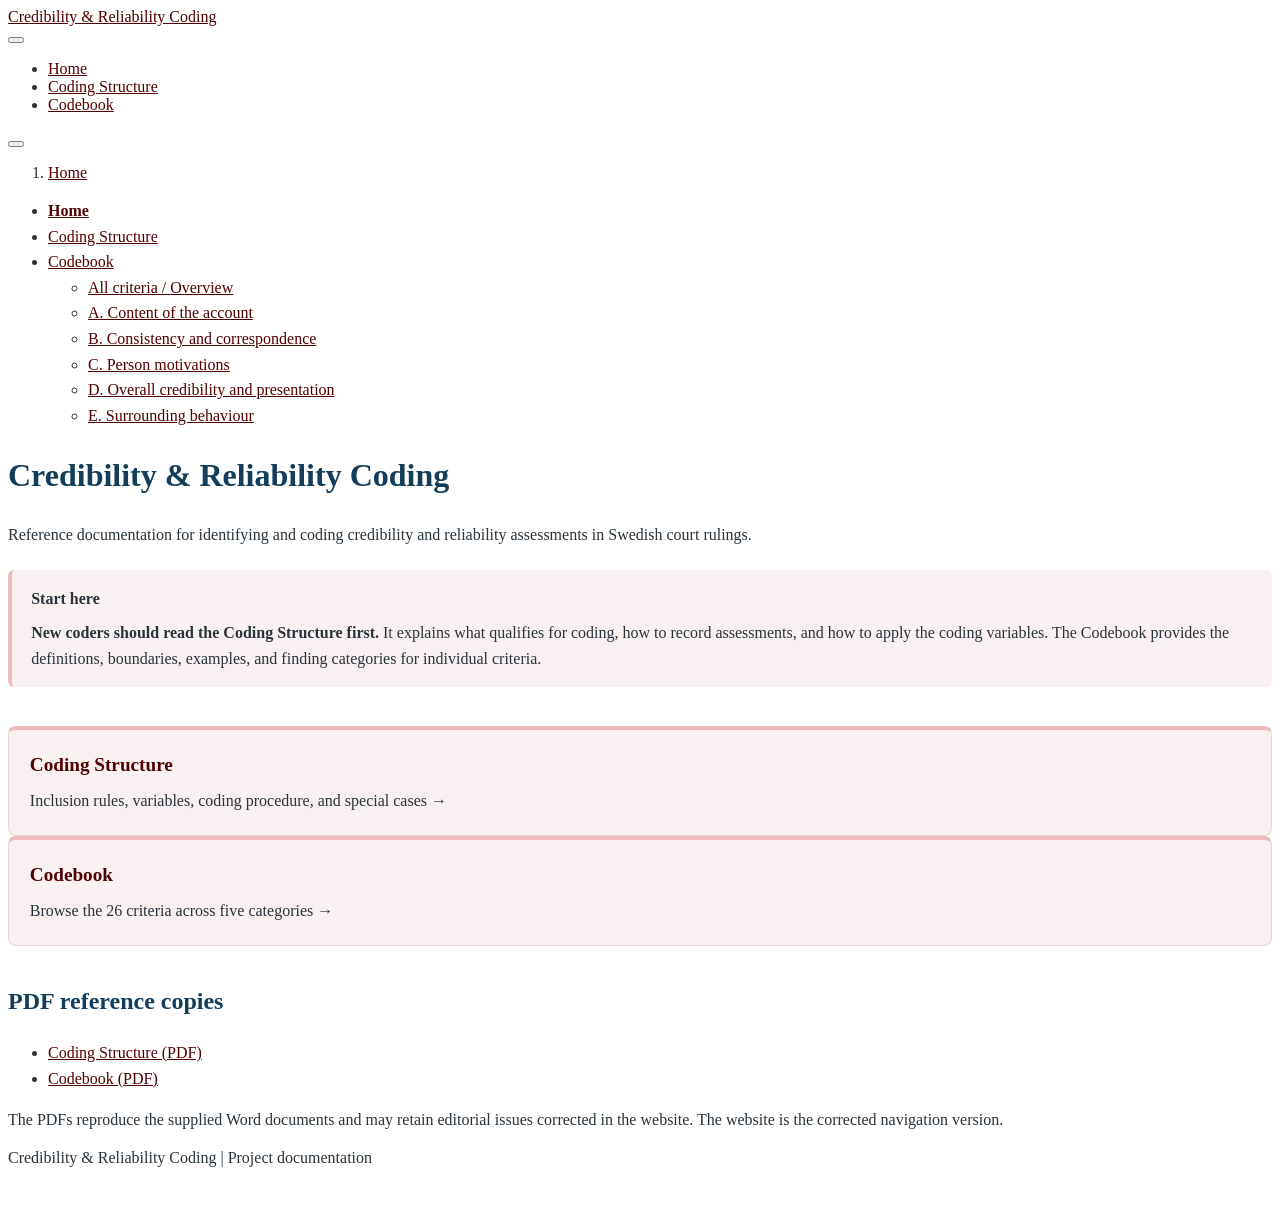
==== index.html @ 21ada472 "Publish initial credibility coding website" ====
<!DOCTYPE html>
<html xmlns="http://www.w3.org/1999/xhtml" lang="en" xml:lang="en"><head>

<meta charset="utf-8">
<meta name="generator" content="quarto-1.10.19">

<meta name="viewport" content="width=device-width, initial-scale=1.0, user-scalable=yes">


<title>Credibility &amp; Reliability Coding</title>
<style>
/* Default styles provided by pandoc.
** See https://pandoc.org/MANUAL.html#variables-for-html for config info.
*/
span.smallcaps{font-variant: small-caps;}
div.columns{display: flex; gap: 1.5em;}
div.column{flex: auto;}
@media screen {
div.columns{gap: min(4vw, 1.5em);}
div.column{overflow-x: auto;}
}
div.hanging-indent{margin-left: 1.5em; text-indent: -1.5em;}
ul.task-list{list-style: none;}
ul.task-list li input[type="checkbox"] {
  width: 0.8em;
  margin: 0 0.8em 0.2em -1em; /* quarto-specific, see https://github.com/quarto-dev/quarto-cli/issues/4556 */ 
  vertical-align: middle;
}
</style>


<script src="site_libs/quarto-nav/quarto-nav.js"></script>
<script src="site_libs/quarto-nav/headroom.min.js"></script>
<script src="site_libs/clipboard/clipboard.min.js"></script>
<script src="site_libs/quarto-search/autocomplete.umd.js"></script>
<script src="site_libs/quarto-search/fuse.min.js"></script>
<script src="site_libs/quarto-search/quarto-search.js"></script>
<meta name="quarto:offset" content="./">
<script src="site_libs/quarto-html/quarto.js" type="module"></script>
<script src="site_libs/quarto-html/tabsets/tabsets.js" type="module"></script>
<script src="site_libs/quarto-html/popper.min.js"></script>
<script src="site_libs/quarto-html/tippy.umd.min.js"></script>
<script src="site_libs/quarto-html/anchor.min.js"></script>
<link href="site_libs/quarto-html/tippy.css" rel="stylesheet">
<link href="site_libs/quarto-html/quarto-syntax-highlighting-bf27225e3a48a9273f3daa8f8e829971.css" rel="stylesheet" id="quarto-text-highlighting-styles">
<script src="site_libs/bootstrap/bootstrap.min.js"></script>
<link href="site_libs/bootstrap/bootstrap-icons.css" rel="stylesheet">
<link href="site_libs/bootstrap/bootstrap-857442aafe57c8d0a401f1a8434a7a25.min.css" rel="stylesheet" append-hash="true" id="quarto-bootstrap" data-mode="light">
<script id="quarto-search-options" type="application/json">{
  "location": "navbar",
  "copy-button": false,
  "collapse-after": 3,
  "panel-placement": "end",
  "type": "overlay",
  "limit": 50,
  "keyboard-shortcut": [
    "f",
    "/",
    "s"
  ],
  "language": {
    "search-no-results-text": "No results",
    "search-matching-documents-text": "matching documents",
    "search-copy-link-title": "Copy link to search",
    "search-hide-matches-text": "Hide additional matches",
    "search-more-match-text": "more match in this document",
    "search-more-matches-text": "more matches in this document",
    "search-clear-button-title": "Clear",
    "search-text-placeholder": "",
    "search-detached-cancel-button-title": "Cancel",
    "search-submit-button-title": "Submit",
    "search-label": "Search"
  }
}</script>
<style>html{ scroll-behavior: smooth; }</style>


<link rel="stylesheet" href="assets/style.css">
</head>

<body class="nav-sidebar docked nav-fixed fullcontent quarto-light">

<div id="quarto-search-results"></div>
  <header id="quarto-header" class="headroom fixed-top">
    <nav class="navbar navbar-expand-lg " data-bs-theme="dark">
      <div class="navbar-container container-fluid">
      <div class="navbar-brand-container mx-auto">
    <a class="navbar-brand" href="./index.html">
    <span class="navbar-title">Credibility &amp; Reliability Coding</span>
    </a>
  </div>
            <div id="quarto-search" class="" title="Search"></div>
          <button class="navbar-toggler" type="button" data-bs-toggle="collapse" data-bs-target="#navbarCollapse" aria-controls="navbarCollapse" role="menu" aria-expanded="false" aria-label="Toggle navigation" onclick="if (window.quartoToggleHeadroom) { window.quartoToggleHeadroom(); }">
  <span class="navbar-toggler-icon"></span>
</button>
          <div class="collapse navbar-collapse" id="navbarCollapse">
            <ul class="navbar-nav navbar-nav-scroll me-auto">
  <li class="nav-item">
    <a class="nav-link active" href="./index.html" aria-current="page"> 
<span class="menu-text">Home</span></a>
  </li>  
  <li class="nav-item">
    <a class="nav-link" href="./coding-structure.html"> 
<span class="menu-text">Coding Structure</span></a>
  </li>  
  <li class="nav-item">
    <a class="nav-link" href="./codebook/index.html"> 
<span class="menu-text">Codebook</span></a>
  </li>  
</ul>
          </div> <!-- /navcollapse -->
            <div class="quarto-navbar-tools">
</div>
      </div> <!-- /container-fluid -->
    </nav>
  <nav class="quarto-secondary-nav">
    <div class="container-fluid d-flex">
      <button type="button" class="quarto-btn-toggle btn" data-bs-toggle="collapse" role="button" data-bs-target=".quarto-sidebar-collapse-item" aria-controls="quarto-sidebar" aria-expanded="false" aria-label="Toggle sidebar navigation" onclick="if (window.quartoToggleHeadroom) { window.quartoToggleHeadroom(); }">
        <i class="bi bi-layout-text-sidebar-reverse"></i>
      </button>
        <nav class="quarto-page-breadcrumbs" aria-label="breadcrumb"><ol class="breadcrumb"><li class="breadcrumb-item"><a href="./index.html">Home</a></li></ol></nav>
        <a class="flex-grow-1" role="navigation" data-bs-toggle="collapse" data-bs-target=".quarto-sidebar-collapse-item" aria-controls="quarto-sidebar" aria-expanded="false" aria-label="Toggle sidebar navigation" onclick="if (window.quartoToggleHeadroom) { window.quartoToggleHeadroom(); }">      
        </a>
    </div>
  </nav>
</header>
<!-- content -->
<div id="quarto-content" class="quarto-container page-columns page-rows-contents page-layout-article page-navbar">
<!-- sidebar -->
  <nav id="quarto-sidebar" class="sidebar collapse collapse-horizontal quarto-sidebar-collapse-item sidebar-navigation docked overflow-auto">
    <div class="sidebar-menu-container"> 
    <ul class="list-unstyled mt-1">
        <li class="sidebar-item">
  <div class="sidebar-item-container"> 
  <a href="./index.html" class="sidebar-item-text sidebar-link active">
 <span class="menu-text">Home</span></a>
  </div>
</li>
        <li class="sidebar-item">
  <div class="sidebar-item-container"> 
  <a href="./coding-structure.html" class="sidebar-item-text sidebar-link">
 <span class="menu-text">Coding Structure</span></a>
  </div>
</li>
        <li class="sidebar-item sidebar-item-section">
      <div class="sidebar-item-container"> 
            <a href="./codebook/index.html" class="sidebar-item-text sidebar-link">
 <span class="menu-text">Codebook</span></a>
          <a class="sidebar-item-toggle text-start collapsed" data-bs-toggle="collapse" data-bs-target="#quarto-sidebar-section-1" role="navigation" aria-expanded="false" aria-label="Toggle section">
            <i class="bi bi-chevron-right ms-2"></i>
          </a> 
      </div>
      <ul id="quarto-sidebar-section-1" class="collapse list-unstyled sidebar-section depth1 ">  
          <li class="sidebar-item">
  <div class="sidebar-item-container"> 
  <a href="./codebook/index.html" class="sidebar-item-text sidebar-link">
 <span class="menu-text">All criteria / Overview</span></a>
  </div>
</li>
          <li class="sidebar-item">
  <div class="sidebar-item-container"> 
  <a href="./codebook/a.html" class="sidebar-item-text sidebar-link">
 <span class="menu-text">A. Content of the account</span></a>
  </div>
</li>
          <li class="sidebar-item">
  <div class="sidebar-item-container"> 
  <a href="./codebook/b.html" class="sidebar-item-text sidebar-link">
 <span class="menu-text">B. Consistency and correspondence</span></a>
  </div>
</li>
          <li class="sidebar-item">
  <div class="sidebar-item-container"> 
  <a href="./codebook/c.html" class="sidebar-item-text sidebar-link">
 <span class="menu-text">C. Person motivations</span></a>
  </div>
</li>
          <li class="sidebar-item">
  <div class="sidebar-item-container"> 
  <a href="./codebook/d.html" class="sidebar-item-text sidebar-link">
 <span class="menu-text">D. Overall credibility and presentation</span></a>
  </div>
</li>
          <li class="sidebar-item">
  <div class="sidebar-item-container"> 
  <a href="./codebook/e.html" class="sidebar-item-text sidebar-link">
 <span class="menu-text">E. Surrounding behaviour</span></a>
  </div>
</li>
      </ul>
  </li>
    </ul>
    </div>
</nav>
<div id="quarto-sidebar-glass" class="quarto-sidebar-collapse-item" data-bs-toggle="collapse" data-bs-target=".quarto-sidebar-collapse-item"></div>
<!-- margin-sidebar -->
    
<!-- main -->
<main class="content" id="quarto-document-content">

<header id="title-block-header" class="quarto-title-block default">
<div class="quarto-title">
<h1 class="title">Credibility &amp; Reliability Coding</h1>
</div>



<div class="quarto-title-meta">

    
  
    
  </div>
  


</header>


<p>Reference documentation for identifying and coding credibility and reliability assessments in Swedish court rulings.</p>
<div class="start-note">
<strong>Start here</strong>
<p>
<strong>New coders should read the Coding Structure first.</strong> It explains what qualifies for coding, how to record assessments, and how to apply the coding variables. The Codebook provides the definitions, boundaries, examples, and finding categories for individual criteria.
</p>
</div>
<!-- --- MAIN NAVIGATION --- -->
<div class="home-cards">
<p><a class="home-card" href="coding-structure.html"><strong>Coding Structure</strong><span>Inclusion rules, variables, coding procedure, and special cases →</span></a> <a class="home-card" href="codebook/index.html"><strong>Codebook</strong><span>Browse the 26 criteria across five categories →</span></a></p>
</div>
<section id="pdf-reference-copies" class="level2">
<h2 class="anchored" data-anchor-id="pdf-reference-copies">PDF reference copies</h2>
<ul>
<li><a href="pdf/coding-structure.pdf">Coding Structure (PDF)</a></li>
<li><a href="pdf/codebook.pdf">Codebook (PDF)</a></li>
</ul>
<p>The PDFs reproduce the supplied Word documents and may retain editorial issues corrected in the website. The website is the corrected navigation version.</p>


</section>

</main> <!-- /main -->
<script>
(function () {
  function openHashTarget() {
    if (!window.location.hash) return;
    var id = decodeURIComponent(window.location.hash.slice(1));
    var el = document.getElementById(id);
    if (!el) return;
    if (el.tagName === 'DETAILS') el.open = true;
    var p = el.parentElement;
    while (p) { if (p.tagName === 'DETAILS') p.open = true; p = p.parentElement; }
    setTimeout(function () { el.scrollIntoView({block: 'start'}); }, 70);
  }
  document.addEventListener('click', function (ev) {
    var btn = ev.target.closest('button[data-expand]');
    if (btn) {
      var expand = btn.dataset.expand === 'true';
      document.querySelectorAll('details.criterion, details.subcriterion').forEach(function(d) { d.open = expand; });
    }
    var link = ev.target.closest('a[href*="#"]');
    if (link) setTimeout(openHashTarget, 30);
  });
  window.addEventListener('hashchange', openHashTarget);
  document.addEventListener('DOMContentLoaded', openHashTarget);
  window.addEventListener('load', openHashTarget);
})();
</script>
<script id="quarto-html-after-body" type="application/javascript">
  window.document.addEventListener("DOMContentLoaded", function (event) {
    const icon = "";
    const anchorJS = new window.AnchorJS();
    anchorJS.options = {
      placement: 'right',
      icon: icon
    };
    anchorJS.add('.anchored');
    const isCodeAnnotation = (el) => {
      for (const clz of el.classList) {
        if (clz.startsWith('code-annotation-')) {                     
          return true;
        }
      }
      return false;
    }
    const onCopySuccess = function(e) {
      // button target
      const button = e.trigger;
      // don't keep focus
      button.blur();
      // flash "checked"
      button.classList.add('code-copy-button-checked');
      var currentTitle = button.getAttribute("title");
      button.setAttribute("title", "Copied!");
      let tooltip;
      if (window.bootstrap) {
        button.setAttribute("data-bs-toggle", "tooltip");
        button.setAttribute("data-bs-placement", "left");
        button.setAttribute("data-bs-title", "Copied!");
        tooltip = new bootstrap.Tooltip(button, 
          { trigger: "manual", 
            customClass: "code-copy-button-tooltip",
            offset: [0, -8]});
        tooltip.show();    
      }
      setTimeout(function() {
        if (tooltip) {
          tooltip.hide();
          button.removeAttribute("data-bs-title");
          button.removeAttribute("data-bs-toggle");
          button.removeAttribute("data-bs-placement");
        }
        button.setAttribute("title", currentTitle);
        button.classList.remove('code-copy-button-checked');
      }, 1000);
      // clear code selection
      e.clearSelection();
    }
    const getTextToCopy = function(trigger) {
      const outerScaffold = trigger.parentElement.cloneNode(true);
      const codeEl = outerScaffold.querySelector('code');
      for (const childEl of codeEl.children) {
        if (isCodeAnnotation(childEl)) {
          childEl.remove();
        }
      }
      return codeEl.innerText;
    }
    const clipboard = new window.ClipboardJS('.code-copy-button:not([data-in-quarto-modal])', {
      text: getTextToCopy
    });
    clipboard.on('success', onCopySuccess);
    if (window.document.getElementById('quarto-embedded-source-code-modal')) {
      const clipboardModal = new window.ClipboardJS('.code-copy-button[data-in-quarto-modal]', {
        text: getTextToCopy,
        container: window.document.getElementById('quarto-embedded-source-code-modal')
      });
      clipboardModal.on('success', onCopySuccess);
    }
      var localhostRegex = new RegExp(/^(?:http|https):\/\/localhost\:?[0-9]*\//);
      var mailtoRegex = new RegExp(/^mailto:/);
        var filterRegex = new RegExp('/' + window.location.host + '/');
      var isInternal = (href) => {
          return filterRegex.test(href) || localhostRegex.test(href) || mailtoRegex.test(href);
      }
      // Inspect non-navigation links and adorn them if external
     var links = window.document.querySelectorAll('a[href]:not(.nav-link):not(.navbar-brand):not(.toc-action):not(.sidebar-link):not(.sidebar-item-toggle):not(.pagination-link):not(.no-external):not([aria-hidden]):not(.dropdown-item):not(.quarto-navigation-tool):not(.about-link)');
      for (var i=0; i<links.length; i++) {
        const link = links[i];
        if (!isInternal(link.href)) {
          // undo the damage that might have been done by quarto-nav.js in the case of
          // links that we want to consider external
          if (link.dataset.originalHref !== undefined) {
            link.href = link.dataset.originalHref;
          }
            // target, if specified
            link.setAttribute("target", "_blank");
            if (link.getAttribute("rel") === null) {
              link.setAttribute("rel", "noopener");
            }
        }
      }
    function tippyHover(el, contentFn, onTriggerFn, onUntriggerFn) {
      const config = {
        allowHTML: true,
        maxWidth: 500,
        delay: 100,
        arrow: false,
        appendTo: function(el) {
            return el.parentElement;
        },
        interactive: true,
        interactiveBorder: 10,
        theme: 'quarto',
        placement: 'bottom-start',
      };
      if (contentFn) {
        config.content = contentFn;
      }
      if (onTriggerFn) {
        config.onTrigger = onTriggerFn;
      }
      if (onUntriggerFn) {
        config.onUntrigger = onUntriggerFn;
      }
      window.tippy(el, config); 
    }
    const noterefs = window.document.querySelectorAll('a[role="doc-noteref"]');
    for (var i=0; i<noterefs.length; i++) {
      const ref = noterefs[i];
      tippyHover(ref, function() {
        // use id or data attribute instead here
        let href = ref.getAttribute('data-footnote-href') || ref.getAttribute('href');
        try { href = new URL(href).hash; } catch {}
        const id = href.replace(/^#\/?/, "");
        const note = window.document.getElementById(id);
        if (note) {
          return note.innerHTML;
        } else {
          return "";
        }
      });
    }
    const xrefs = window.document.querySelectorAll('a.quarto-xref');
    const processXRef = (id, note) => {
      // Strip column container classes
      const stripColumnClz = (el) => {
        el.classList.remove("page-full", "page-columns");
        if (el.children) {
          for (const child of el.children) {
            stripColumnClz(child);
          }
        }
      }
      stripColumnClz(note)
      if (id === null || id.startsWith('sec-')) {
        // Special case sections, only their first couple elements
        const container = document.createElement("div");
        if (note.children && note.children.length > 2) {
          container.appendChild(note.children[0].cloneNode(true));
          for (let i = 1; i < note.children.length; i++) {
            const child = note.children[i];
            if (child.tagName === "P" && child.innerText === "") {
              continue;
            } else {
              container.appendChild(child.cloneNode(true));
              break;
            }
          }
          if (window.Quarto?.typesetMath) {
            window.Quarto.typesetMath(container);
          }
          return container.innerHTML
        } else {
          if (window.Quarto?.typesetMath) {
            window.Quarto.typesetMath(note);
          }
          return note.innerHTML;
        }
      } else {
        // Remove any anchor links if they are present
        const anchorLink = note.querySelector('a.anchorjs-link');
        if (anchorLink) {
          anchorLink.remove();
        }
        if (window.Quarto?.typesetMath) {
          window.Quarto.typesetMath(note);
        }
        if (note.classList.contains("callout")) {
          return note.outerHTML;
        } else {
          return note.innerHTML;
        }
      }
    }
    for (var i=0; i<xrefs.length; i++) {
      const xref = xrefs[i];
      tippyHover(xref, undefined, function(instance) {
        instance.disable();
        let url = xref.getAttribute('href');
        let hash = undefined; 
        if (url.startsWith('#')) {
          hash = url;
        } else {
          try { hash = new URL(url).hash; } catch {}
        }
        if (hash) {
          const id = hash.replace(/^#\/?/, "");
          const note = window.document.getElementById(id);
          if (note !== null) {
            try {
              const html = processXRef(id, note.cloneNode(true));
              instance.setContent(html);
            } finally {
              instance.enable();
              instance.show();
            }
          } else {
            // See if we can fetch this
            fetch(url.split('#')[0])
            .then(res => res.text())
            .then(html => {
              const parser = new DOMParser();
              const htmlDoc = parser.parseFromString(html, "text/html");
              const note = htmlDoc.getElementById(id);
              if (note !== null) {
                const html = processXRef(id, note);
                instance.setContent(html);
              } 
            }).finally(() => {
              instance.enable();
              instance.show();
            });
          }
        } else {
          // See if we can fetch a full url (with no hash to target)
          // This is a special case and we should probably do some content thinning / targeting
          fetch(url)
          .then(res => res.text())
          .then(html => {
            const parser = new DOMParser();
            const htmlDoc = parser.parseFromString(html, "text/html");
            const note = htmlDoc.querySelector('main.content');
            if (note !== null) {
              // This should only happen for chapter cross references
              // (since there is no id in the URL)
              // remove the first header
              if (note.children.length > 0 && note.children[0].tagName === "HEADER") {
                note.children[0].remove();
              }
              const html = processXRef(null, note);
              instance.setContent(html);
            } 
          }).finally(() => {
            instance.enable();
            instance.show();
          });
        }
      }, function(instance) {
      });
    }
        let selectedAnnoteEl;
        const selectorForAnnotation = ( cell, annotation) => {
          let cellAttr = 'data-code-cell="' + cell + '"';
          let lineAttr = 'data-code-annotation="' +  annotation + '"';
          const selector = 'span[' + cellAttr + '][' + lineAttr + ']';
          return selector;
        }
        const selectCodeLines = (annoteEl) => {
          const doc = window.document;
          const targetCell = annoteEl.getAttribute("data-target-cell");
          const targetAnnotation = annoteEl.getAttribute("data-target-annotation");
          const annoteSpan = window.document.querySelector(selectorForAnnotation(targetCell, targetAnnotation));
          const lines = annoteSpan.getAttribute("data-code-lines").split(",");
          const lineIds = lines.map((line) => {
            return targetCell + "-" + line;
          })
          let top = null;
          let height = null;
          let parent = null;
          if (lineIds.length > 0) {
              //compute the position of the single el (top and bottom and make a div)
              const el = window.document.getElementById(lineIds[0]);
              top = el.offsetTop;
              height = el.offsetHeight;
              parent = el.parentElement.parentElement;
            if (lineIds.length > 1) {
              const lastEl = window.document.getElementById(lineIds[lineIds.length - 1]);
              const bottom = lastEl.offsetTop + lastEl.offsetHeight;
              height = bottom - top;
            }
            if (top !== null && height !== null && parent !== null) {
              // cook up a div (if necessary) and position it 
              let div = window.document.getElementById("code-annotation-line-highlight");
              if (div === null) {
                div = window.document.createElement("div");
                div.setAttribute("id", "code-annotation-line-highlight");
                div.style.position = 'absolute';
                parent.appendChild(div);
              }
              div.style.top = top - 2 + "px";
              div.style.height = height + 4 + "px";
              div.style.left = 0;
              let gutterDiv = window.document.getElementById("code-annotation-line-highlight-gutter");
              if (gutterDiv === null) {
                gutterDiv = window.document.createElement("div");
                gutterDiv.setAttribute("id", "code-annotation-line-highlight-gutter");
                gutterDiv.style.position = 'absolute';
                const codeCell = window.document.getElementById(targetCell);
                const gutter = codeCell.querySelector('.code-annotation-gutter');
                gutter.appendChild(gutterDiv);
              }
              gutterDiv.style.top = top - 2 + "px";
              gutterDiv.style.height = height + 4 + "px";
            }
            selectedAnnoteEl = annoteEl;
          }
        };
        const unselectCodeLines = () => {
          const elementsIds = ["code-annotation-line-highlight", "code-annotation-line-highlight-gutter"];
          elementsIds.forEach((elId) => {
            const div = window.document.getElementById(elId);
            if (div) {
              div.remove();
            }
          });
          selectedAnnoteEl = undefined;
        };
          // Handle positioning of the toggle
      window.addEventListener(
        "resize",
        throttle(() => {
          elRect = undefined;
          if (selectedAnnoteEl) {
            selectCodeLines(selectedAnnoteEl);
          }
        }, 10)
      );
      function throttle(fn, ms) {
      let throttle = false;
      let timer;
        return (...args) => {
          if(!throttle) { // first call gets through
              fn.apply(this, args);
              throttle = true;
          } else { // all the others get throttled
              if(timer) clearTimeout(timer); // cancel #2
              timer = setTimeout(() => {
                fn.apply(this, args);
                timer = throttle = false;
              }, ms);
          }
        };
      }
        // Attach click handler to the DT
        const annoteDls = window.document.querySelectorAll('dt[data-target-cell]');
        for (const annoteDlNode of annoteDls) {
          annoteDlNode.addEventListener('click', (event) => {
            const clickedEl = event.target;
            if (clickedEl !== selectedAnnoteEl) {
              unselectCodeLines();
              const activeEl = window.document.querySelector('dt[data-target-cell].code-annotation-active');
              if (activeEl) {
                activeEl.classList.remove('code-annotation-active');
              }
              selectCodeLines(clickedEl);
              clickedEl.classList.add('code-annotation-active');
            } else {
              // Unselect the line
              unselectCodeLines();
              clickedEl.classList.remove('code-annotation-active');
            }
          });
        }
    const findCites = (el) => {
      const parentEl = el.parentElement;
      if (parentEl) {
        const cites = parentEl.dataset.cites;
        if (cites) {
          return {
            el,
            cites: cites.split(' ')
          };
        } else {
          return findCites(el.parentElement)
        }
      } else {
        return undefined;
      }
    };
    var bibliorefs = window.document.querySelectorAll('a[role="doc-biblioref"]');
    for (var i=0; i<bibliorefs.length; i++) {
      const ref = bibliorefs[i];
      const citeInfo = findCites(ref);
      if (citeInfo) {
        tippyHover(citeInfo.el, function() {
          var popup = window.document.createElement('div');
          citeInfo.cites.forEach(function(cite) {
            var citeDiv = window.document.createElement('div');
            citeDiv.classList.add('hanging-indent');
            citeDiv.classList.add('csl-entry');
            var biblioDiv = window.document.getElementById('ref-' + cite);
            if (biblioDiv) {
              citeDiv.innerHTML = biblioDiv.innerHTML;
            }
            popup.appendChild(citeDiv);
          });
          return popup.innerHTML;
        });
      }
    }
  });
  </script>
</div> <!-- /content -->
<footer class="footer">
  <div class="nav-footer">
    <div class="nav-footer-left">
<p>Credibility &amp; Reliability Coding | Project documentation</p>
</div>   
    <div class="nav-footer-center">
      &nbsp;
    </div>
    <div class="nav-footer-right">
      &nbsp;
    </div>
  </div>
</footer>




<script src="site_libs/quarto-html/zenscroll-min.js"></script>
</body></html>
---- assets/style.css ----
:root { --rose: #edbbbb; --rose-light: #f1e7e7; --rose-border: #e5d6d6; --ink: #28333b; --navy: #123d5b; --burgundy: #510101; --blue: #accce8; }
body { background: #ffffff; color: var(--ink); }
a { color: #510101; } a:hover { color: #123d5b; }
.navbar, #quarto-sidebar { background: #ffffff !important; }
.sidebar-item-text.active, .sidebar-link.active { color: #510101 !important; font-weight: 700; }
#quarto-content { line-height: 1.6; }
.criterion, .subcriterion { border: 1px solid var(--rose-border); border-radius: 8px; margin: 0.8rem 0; background: #fff; scroll-margin-top: 90px; }
.criterion > summary, .subcriterion > summary { cursor: pointer; padding: 0.9rem 1.1rem; font-weight: 650; color: #510101; background: var(--rose-light); border-radius: 7px; }
.criterion[open] > summary, .subcriterion[open] > summary { border-radius: 7px 7px 0 0; border-bottom: 1px solid var(--rose-border); }
.criterion > summary:focus-visible, .subcriterion > summary:focus-visible, button:focus-visible { outline: 3px solid #123d5b; outline-offset: 3px; }
.detail-body { padding: 1rem 1.2rem 1.3rem; }
.detail-body h4 { margin-top: 1.25rem; font-size: 1.02rem; color: #510101; }
.detail-body ul { padding-left: 1.5rem; }
.detail-body li { margin: .3rem 0; }
.source-table { width: 100%; border-collapse: collapse; margin: .7rem 0 1.2rem; }
.source-table td { padding: .6rem .75rem; border: 1px solid #e6dfe1; vertical-align: top; }
.source-table tr:nth-child(even) { background: #f9f4f4; }
.source-table td:first-child { font-weight: 600; min-width: 10rem; width: 32%; }
.page-actions { display: flex; gap: .6rem; margin: 1rem 0; }
.page-actions button { border: 1px solid #edbbbb; background: #fff; color: #510101; padding: .35rem .7rem; border-radius: 5px; cursor: pointer; }
.page-actions button:hover { background: var(--rose-light); }
.home-cards { display: grid; grid-template-columns: repeat(auto-fit, minmax(230px,1fr)); gap: 1rem; margin: 1.2rem 0; }
.home-card { display: flex; flex-direction: column; gap: .45rem; border: 1px solid var(--rose-border); border-radius: 8px; padding: 1.3rem; background: var(--rose-light); text-decoration: none; }
.home-card strong { font-size: 1.2rem; } .home-card span { color: var(--ink); }
.intro { border-left: 3px solid var(--rose); padding-left: 1rem; }
@media(max-width:600px) { .detail-body { padding: .75rem; } .source-table td:first-child { min-width: 6rem; } }

/* Blush-first palette with high-contrast text and white background */
h1,h2,h3 { color: var(--navy); }
.navbar, #quarto-sidebar { border-color: #f1e7e7 !important; }
.criterion > summary, .subcriterion > summary { background: var(--rose-light); border-left: 4px solid var(--rose); }
.criterion > summary:hover, .subcriterion > summary:hover { background: #f3d9da; }
.home-card { background: #f9f1f1; border-top: 4px solid var(--rose); }
.home-card:hover { border-color: var(--rose); background: #f7e8e8; }
.start-note { background: #f9f1f1; border-left: 4px solid var(--rose); padding: 1rem 1.2rem; border-radius: 6px; margin: 1.4rem 0; }
.start-note p { margin: .5rem 0 0; }
.back-link { display: inline-block; margin: .3rem 0 1rem; font-weight: 600; }
.taxonomy-table { width:100%; }
.taxonomy-table td:first-child { width:5rem; font-weight:700; }


/* --- Compact disclosure headers --- */
.criterion > summary,
.subcriterion > summary {
  display: list-item;
  min-height: 0;
  height: auto;
  line-height: 1.4;
  padding: 0.9rem 1.1rem;
  font-weight: 700;
}

/* --- Clear, bold subheadings without heading-link icons --- */
.detail-body h4,
.detail-body h5,
.detail-body h6 {
  font-weight: 700;
  color: var(--burgundy);
}

.detail-body .anchorjs-link,
.detail-body a.anchorjs-link {
  display: none !important;
}
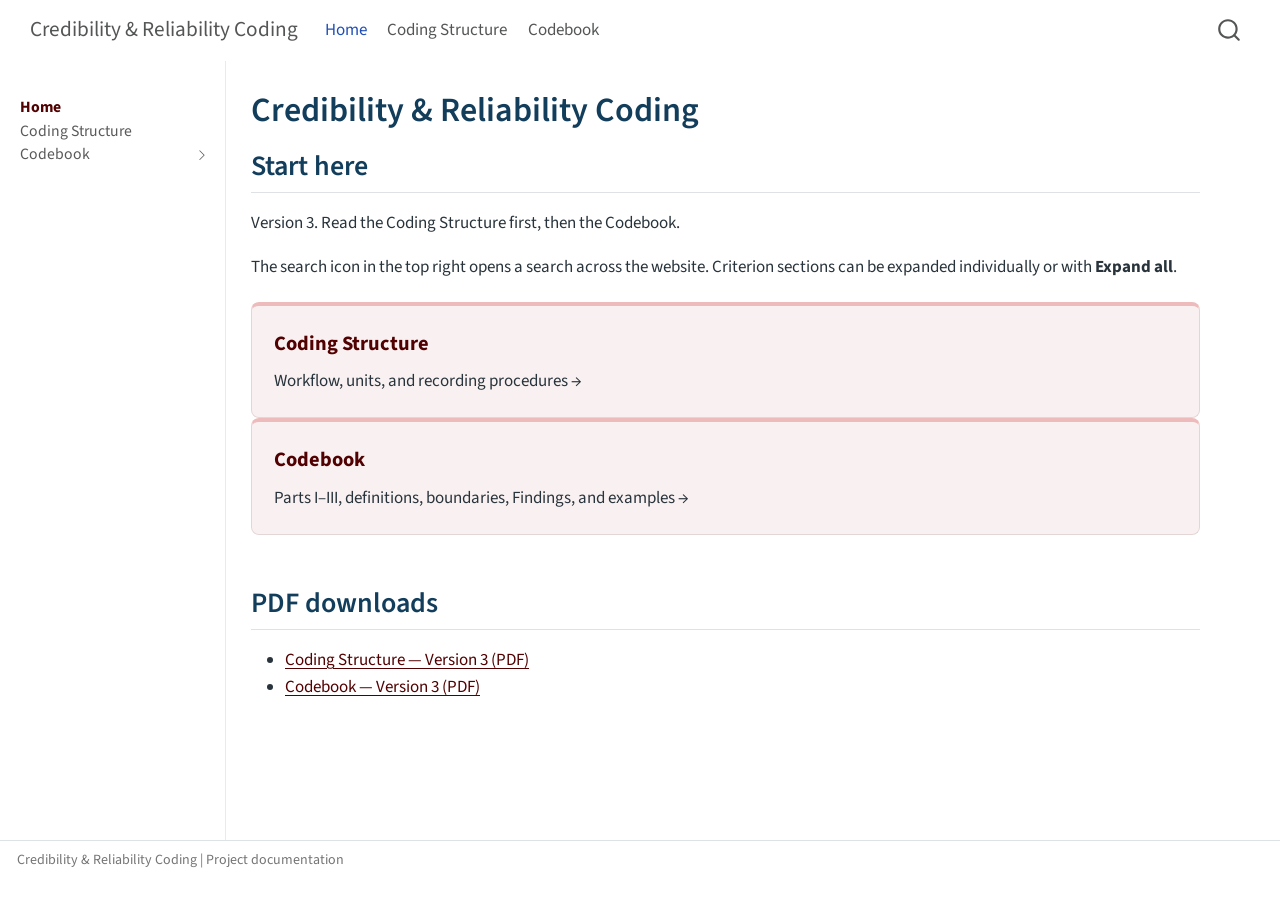
==== commit 71d447cb: "Publish version 3 credibility coding website Copy the complete rendered site from hannfei/arb at 54d" ====
--- a/index.html
+++ b/index.html
@@ -154,7 +154,25 @@
           <li class="sidebar-item">
   <div class="sidebar-item-container"> 
   <a href="./codebook/index.html" class="sidebar-item-text sidebar-link">
- <span class="menu-text">All criteria / Overview</span></a>
+ <span class="menu-text">Overview</span></a>
+  </div>
+</li>
+          <li class="sidebar-item">
+  <div class="sidebar-item-container"> 
+  <a href="./codebook/acceptance.html" class="sidebar-item-text sidebar-link">
+ <span class="menu-text">I. Evidentiary Acceptance</span></a>
+  </div>
+</li>
+          <li class="sidebar-item">
+  <div class="sidebar-item-container"> 
+  <a href="./codebook/assessment-focus.html" class="sidebar-item-text sidebar-link">
+ <span class="menu-text">II. Assessment Focus</span></a>
+  </div>
+</li>
+          <li class="sidebar-item">
+  <div class="sidebar-item-container"> 
+  <a href="./codebook/substantive-criteria.html" class="sidebar-item-text sidebar-link">
+ <span class="menu-text">III. Substantive criteria</span></a>
   </div>
 </li>
           <li class="sidebar-item">
@@ -184,7 +202,7 @@
           <li class="sidebar-item">
   <div class="sidebar-item-container"> 
   <a href="./codebook/e.html" class="sidebar-item-text sidebar-link">
- <span class="menu-text">E. Surrounding behaviour</span></a>
+ <span class="menu-text">E. Surrounding behavior</span></a>
   </div>
 </li>
       </ul>
@@ -217,24 +235,20 @@
 </header>
 
 
-<p>Reference documentation for identifying and coding credibility and reliability assessments in Swedish court rulings.</p>
-<div class="start-note">
-<strong>Start here</strong>
-<p>
-<strong>New coders should read the Coding Structure first.</strong> It explains what qualifies for coding, how to record assessments, and how to apply the coding variables. The Codebook provides the definitions, boundaries, examples, and finding categories for individual criteria.
-</p>
+<section id="start-here" class="level2">
+<h2 class="anchored" data-anchor-id="start-here">Start here</h2>
+<p>Version 3. Read the Coding Structure first, then the Codebook.</p>
+<p>The search icon in the top right opens a search across the website. Criterion sections can be expanded individually or with <strong>Expand all</strong>.</p>
+<div class="home-cards">
+<p><a class="home-card" href="coding-structure.html"><strong>Coding Structure</strong><span>Workflow, units, and recording procedures →</span></a> <a class="home-card" href="codebook/index.html"><strong>Codebook</strong><span>Parts I–III, definitions, boundaries, Findings, and examples →</span></a></p>
 </div>
-<!-- --- MAIN NAVIGATION --- -->
-<div class="home-cards">
-<p><a class="home-card" href="coding-structure.html"><strong>Coding Structure</strong><span>Inclusion rules, variables, coding procedure, and special cases →</span></a> <a class="home-card" href="codebook/index.html"><strong>Codebook</strong><span>Browse the 26 criteria across five categories →</span></a></p>
-</div>
-<section id="pdf-reference-copies" class="level2">
-<h2 class="anchored" data-anchor-id="pdf-reference-copies">PDF reference copies</h2>
+</section>
+<section id="pdf-downloads" class="level2">
+<h2 class="anchored" data-anchor-id="pdf-downloads">PDF downloads</h2>
 <ul>
-<li><a href="pdf/coding-structure.pdf">Coding Structure (PDF)</a></li>
-<li><a href="pdf/codebook.pdf">Codebook (PDF)</a></li>
+<li><a href="pdf/coding-structure-v3.pdf" download="coding-structure-v3.pdf">Coding Structure — Version 3 (PDF)</a></li>
+<li><a href="pdf/codebook-v3.pdf" download="codebook-v3.pdf">Codebook — Version 3 (PDF)</a></li>
 </ul>
-<p>The PDFs reproduce the supplied Word documents and may retain editorial issues corrected in the website. The website is the corrected navigation version.</p>
 
 
 </section>
@@ -242,6 +256,18 @@
 </main> <!-- /main -->
 <script>
 (function () {
+  function markCurrentNavigation() {
+    var path = window.location.pathname;
+    document.querySelectorAll('.navbar .nav-link').forEach(function (link) {
+      var target = new URL(link.getAttribute('data-original-href') || link.href).pathname;
+      var codebook = target.endsWith('/codebook/index.html');
+      var active = path === target || path === target.replace(/index\.html$/, '') ||
+        (codebook && path.startsWith(target.slice(0, -10)));
+      link.classList.toggle('active', active);
+      if (active) link.setAttribute('aria-current', 'page');
+      else link.removeAttribute('aria-current');
+    });
+  }
   function openHashTarget() {
     if (!window.location.hash) return;
     var id = decodeURIComponent(window.location.hash.slice(1));
@@ -252,6 +278,15 @@
     while (p) { if (p.tagName === 'DETAILS') p.open = true; p = p.parentElement; }
     setTimeout(function () { el.scrollIntoView({block: 'start'}); }, 70);
   }
+  function openSearchMatches() {
+    document.querySelectorAll('#source-content mark').forEach(function (mark) {
+      var parent = mark.parentElement;
+      while (parent) {
+        if (parent.tagName === 'DETAILS') parent.open = true;
+        parent = parent.parentElement;
+      }
+    });
+  }
   document.addEventListener('click', function (ev) {
     var btn = ev.target.closest('button[data-expand]');
     if (btn) {
@@ -263,7 +298,10 @@
   });
   window.addEventListener('hashchange', openHashTarget);
   document.addEventListener('DOMContentLoaded', openHashTarget);
+  document.addEventListener('DOMContentLoaded', markCurrentNavigation);
+  document.addEventListener('DOMContentLoaded', openSearchMatches);
   window.addEventListener('load', openHashTarget);
+  window.addEventListener('load', markCurrentNavigation);
 })();
 </script>
 <script id="quarto-html-after-body" type="application/javascript">
--- a/site_libs/quarto-html/tippy.css
+++ b/site_libs/quarto-html/tippy.css
@@ -0,0 +1 @@
+.tippy-box[data-animation=fade][data-state=hidden]{opacity:0}[data-tippy-root]{max-width:calc(100vw - 10px)}.tippy-box{position:relative;background-color:#333;color:#fff;border-radius:4px;font-size:14px;line-height:1.4;white-space:normal;outline:0;transition-property:transform,visibility,opacity}.tippy-box[data-placement^=top]>.tippy-arrow{bottom:0}.tippy-box[data-placement^=top]>.tippy-arrow:before{bottom:-7px;left:0;border-width:8px 8px 0;border-top-color:initial;transform-origin:center top}.tippy-box[data-placement^=bottom]>.tippy-arrow{top:0}.tippy-box[data-placement^=bottom]>.tippy-arrow:before{top:-7px;left:0;border-width:0 8px 8px;border-bottom-color:initial;transform-origin:center bottom}.tippy-box[data-placement^=left]>.tippy-arrow{right:0}.tippy-box[data-placement^=left]>.tippy-arrow:before{border-width:8px 0 8px 8px;border-left-color:initial;right:-7px;transform-origin:center left}.tippy-box[data-placement^=right]>.tippy-arrow{left:0}.tippy-box[data-placement^=right]>.tippy-arrow:before{left:-7px;border-width:8px 8px 8px 0;border-right-color:initial;transform-origin:center right}.tippy-box[data-inertia][data-state=visible]{transition-timing-function:cubic-bezier(.54,1.5,.38,1.11)}.tippy-arrow{width:16px;height:16px;color:#333}.tippy-arrow:before{content:"";position:absolute;border-color:transparent;border-style:solid}.tippy-content{position:relative;padding:5px 9px;z-index:1}
--- a/site_libs/quarto-html/quarto-syntax-highlighting-bf27225e3a48a9273f3daa8f8e829971.css
+++ b/site_libs/quarto-html/quarto-syntax-highlighting-bf27225e3a48a9273f3daa8f8e829971.css
@@ -0,0 +1,236 @@
+/* quarto syntax highlight colors */
+:root {
+  --quarto-hl-ot-color: #003B4F;
+  --quarto-hl-at-color: #657422;
+  --quarto-hl-ss-color: #20794D;
+  --quarto-hl-an-color: #5E5E5E;
+  --quarto-hl-fu-color: #4758AB;
+  --quarto-hl-st-color: #20794D;
+  --quarto-hl-cf-color: #003B4F;
+  --quarto-hl-op-color: #5E5E5E;
+  --quarto-hl-er-color: #AD0000;
+  --quarto-hl-bn-color: #AD0000;
+  --quarto-hl-al-color: #AD0000;
+  --quarto-hl-va-color: #111111;
+  --quarto-hl-bu-color: inherit;
+  --quarto-hl-ex-color: inherit;
+  --quarto-hl-pp-color: #AD0000;
+  --quarto-hl-in-color: #5E5E5E;
+  --quarto-hl-vs-color: #20794D;
+  --quarto-hl-wa-color: #5E5E5E;
+  --quarto-hl-do-color: #5E5E5E;
+  --quarto-hl-im-color: #00769E;
+  --quarto-hl-ch-color: #20794D;
+  --quarto-hl-dt-color: #AD0000;
+  --quarto-hl-fl-color: #AD0000;
+  --quarto-hl-co-color: #5E5E5E;
+  --quarto-hl-cv-color: #5E5E5E;
+  --quarto-hl-cn-color: #8f5902;
+  --quarto-hl-sc-color: #5E5E5E;
+  --quarto-hl-dv-color: #AD0000;
+  --quarto-hl-kw-color: #003B4F;
+}
+
+/* other quarto variables */
+:root {
+  --quarto-font-monospace: SFMono-Regular, Menlo, Monaco, Consolas, "Liberation Mono", "Courier New", monospace;
+}
+
+/* syntax highlight based on Pandoc's rules */
+pre > code.sourceCode > span {
+  color: #003B4F;
+}
+
+code.sourceCode > span {
+  color: #003B4F;
+}
+
+div.sourceCode,
+div.sourceCode pre.sourceCode {
+  color: #003B4F;
+}
+
+/* Normal */
+code span {
+  color: #003B4F;
+}
+
+/* Alert */
+code span.al {
+  color: #AD0000;
+  font-style: inherit;
+}
+
+/* Annotation */
+code span.an {
+  color: #5E5E5E;
+  font-style: inherit;
+}
+
+/* Attribute */
+code span.at {
+  color: #657422;
+  font-style: inherit;
+}
+
+/* BaseN */
+code span.bn {
+  color: #AD0000;
+  font-style: inherit;
+}
+
+/* BuiltIn */
+code span.bu {
+  font-style: inherit;
+}
+
+/* ControlFlow */
+code span.cf {
+  color: #003B4F;
+  font-weight: bold;
+  font-style: inherit;
+}
+
+/* Char */
+code span.ch {
+  color: #20794D;
+  font-style: inherit;
+}
+
+/* Constant */
+code span.cn {
+  color: #8f5902;
+  font-style: inherit;
+}
+
+/* Comment */
+code span.co {
+  color: #5E5E5E;
+  font-style: inherit;
+}
+
+/* CommentVar */
+code span.cv {
+  color: #5E5E5E;
+  font-style: italic;
+}
+
+/* Documentation */
+code span.do {
+  color: #5E5E5E;
+  font-style: italic;
+}
+
+/* DataType */
+code span.dt {
+  color: #AD0000;
+  font-style: inherit;
+}
+
+/* DecVal */
+code span.dv {
+  color: #AD0000;
+  font-style: inherit;
+}
+
+/* Error */
+code span.er {
+  color: #AD0000;
+  font-style: inherit;
+}
+
+/* Extension */
+code span.ex {
+  font-style: inherit;
+}
+
+/* Float */
+code span.fl {
+  color: #AD0000;
+  font-style: inherit;
+}
+
+/* Function */
+code span.fu {
+  color: #4758AB;
+  font-style: inherit;
+}
+
+/* Import */
+code span.im {
+  color: #00769E;
+  font-style: inherit;
+}
+
+/* Information */
+code span.in {
+  color: #5E5E5E;
+  font-style: inherit;
+}
+
+/* Keyword */
+code span.kw {
+  color: #003B4F;
+  font-weight: bold;
+  font-style: inherit;
+}
+
+/* Operator */
+code span.op {
+  color: #5E5E5E;
+  font-style: inherit;
+}
+
+/* Other */
+code span.ot {
+  color: #003B4F;
+  font-style: inherit;
+}
+
+/* Preprocessor */
+code span.pp {
+  color: #AD0000;
+  font-style: inherit;
+}
+
+/* SpecialChar */
+code span.sc {
+  color: #5E5E5E;
+  font-style: inherit;
+}
+
+/* SpecialString */
+code span.ss {
+  color: #20794D;
+  font-style: inherit;
+}
+
+/* String */
+code span.st {
+  color: #20794D;
+  font-style: inherit;
+}
+
+/* Variable */
+code span.va {
+  color: #111111;
+  font-style: inherit;
+}
+
+/* VerbatimString */
+code span.vs {
+  color: #20794D;
+  font-style: inherit;
+}
+
+/* Warning */
+code span.wa {
+  color: #5E5E5E;
+  font-style: italic;
+}
+
+.prevent-inlining {
+  content: "</";
+}
+
+/*# sourceMappingURL=8be38f48d34c45af72792cbd699585e7.css.map */
--- a/assets/style.css
+++ b/assets/style.css
@@ -62,3 +62,20 @@
 .detail-body a.anchorjs-link {
   display: none !important;
 }
+
+/* Source headings retain their wording and hierarchy inside disclosures. */
+.criterion > summary > :is(h1,h2,h3),
+.subcriterion > summary > :is(h1,h2,h3) {
+  display: inline;
+  margin: 0;
+  font-size: inherit;
+  color: inherit;
+}
+.source-table th { padding: .6rem .75rem; border: 1px solid #e6dfe1; text-align: left; }
+.source-content .source-table { display: block; overflow-x: auto; }
+.source-content { scroll-margin-top: 90px; }
+.source-table:has(th:nth-child(3)) td:first-child { width: 4rem; min-width: 4rem; }
+/* Source pages supply their own headings; retain Quarto's breadcrumb. */
+body:has(.source-content[data-source="codebook_v3.md"]:not([data-section="e"]))
+  #title-block-header .quarto-title { display: none; }
+
